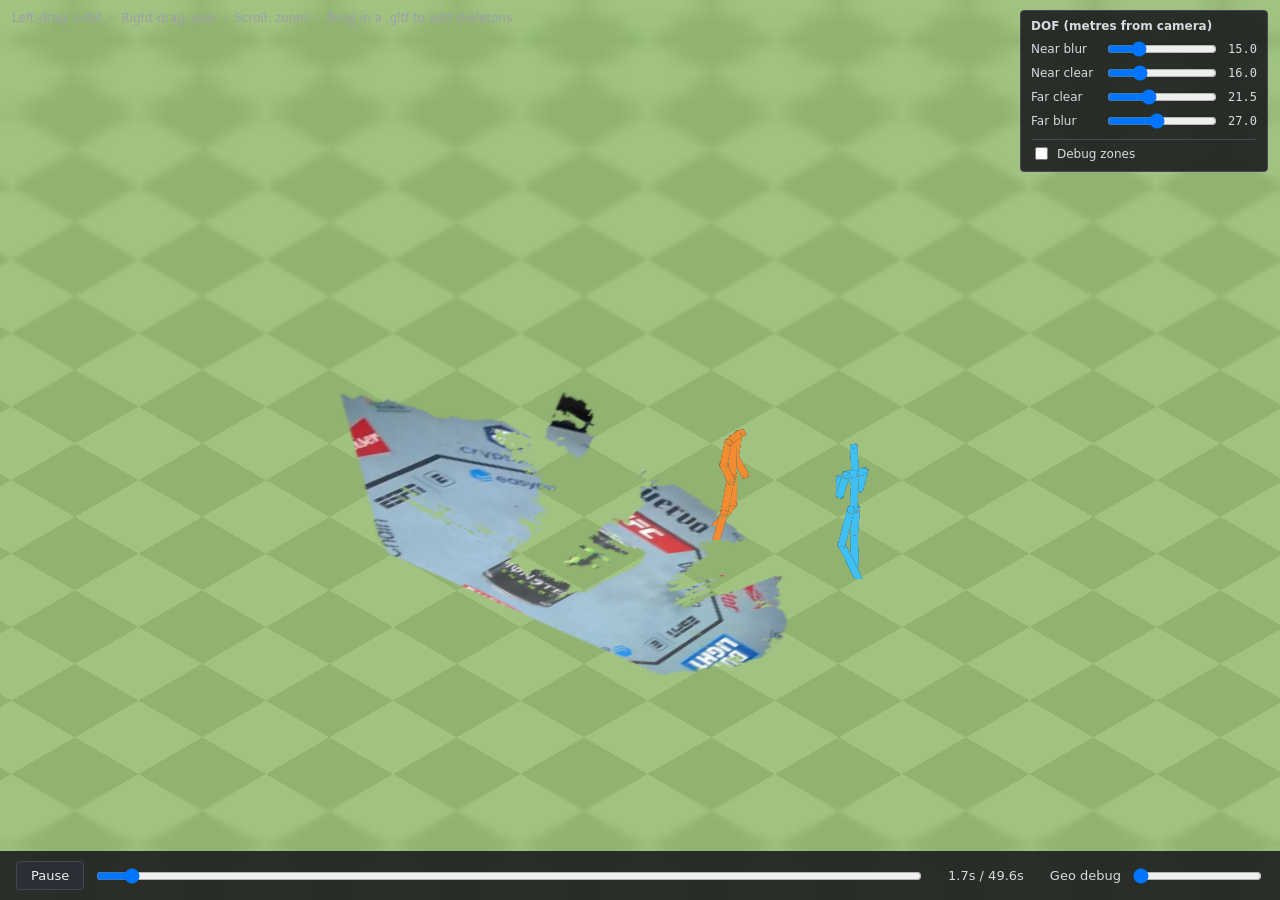
==== PulpTest/index.html @ 4dcf62df "Added test renderer site" ====
<!doctype html>
<html lang="en">
<head>
  <meta charset="utf-8" />
  <title>Isometric WebGL Scene</title>
  <style>
    html, body { margin: 0; height: 100%; overflow: hidden; background: #17181c; }
    canvas { display: block; width: 100%; height: 100%; cursor: grab; }
    canvas:active { cursor: grabbing; }
    #hint {
      position: fixed; left: 12px; top: 10px;
      font: 12px/1.4 system-ui, sans-serif; color: #9aa0aa;
      pointer-events: none; user-select: none;
    }
    #transport {
      position: fixed; left: 0; right: 0; bottom: 0;
      display: flex; align-items: center; gap: 10px;
      padding: 10px 16px; box-sizing: border-box;
      background: rgba(20, 21, 26, 0.85);
      font: 13px system-ui, sans-serif; color: #d7dae0;
    }
    #transport button {
      flex: 0 0 auto;
      background: #2c2e36; color: #eee; border: 1px solid #444753;
      border-radius: 4px; padding: 6px 14px; cursor: pointer; font: inherit;
    }
    #transport button:hover { background: #3a3d48; }
    #timeline { flex: 1 1 auto; }
    #timeLabel { flex: 0 0 auto; min-width: 90px; text-align: right; font-variant-numeric: tabular-nums; }
    #dofPanel {
      position: fixed; right: 12px; top: 10px;
      display: flex; flex-direction: column; gap: 4px;
      padding: 8px 10px; box-sizing: border-box;
      background: rgba(20, 21, 26, 0.85);
      border: 1px solid #444753; border-radius: 4px;
      font: 12px system-ui, sans-serif; color: #d7dae0;
    }
    #dofPanel .dofTitle { font-weight: 600; margin-bottom: 2px; }
    #dofPanel .dofRow { display: flex; align-items: center; gap: 6px; }
    #dofPanel .dofRow label { width: 68px; flex: 0 0 auto; }
    #dofPanel .dofRow input[type="range"] { width: 110px; }
    #dofPanel .dofRow span { width: 32px; text-align: right; font-family: ui-monospace, "SF Mono", Consolas, monospace; font-variant-numeric: tabular-nums; }
    #dofPanel .dofDebugRow { display: flex; align-items: center; gap: 6px; margin-top: 4px; padding-top: 4px; border-top: 1px solid #444753; }
    #dropHint {
      position: fixed; inset: 0;
      display: flex; align-items: center; justify-content: center;
      background: rgba(20, 30, 24, 0.55);
      border: 3px dashed #9bb7;
      font: 20px system-ui, sans-serif; color: #eef2ee;
      opacity: 0; pointer-events: none;
      transition: opacity 0.12s ease;
      z-index: 10;
    }
    #dropHint.visible { opacity: 1; }
  </style>
</head>
<body>
  <canvas id="glcanvas"></canvas>
  <div id="dropHint">Drop a .gltf file to add its skeleton(s)</div>
  <div id="hint">Left-drag: orbit &nbsp;&middot;&nbsp; Right-drag: pan &nbsp;&middot;&nbsp; Scroll: zoom &nbsp;&middot;&nbsp; Drag in a .gltf to add skeletons</div>
  <div id="dofPanel">
    <div class="dofTitle">DOF (metres from camera)</div>
    <div class="dofRow">
      <label for="dofNearBlur">Near blur</label>
      <input id="dofNearBlur" type="range" min="0" max="60" step="0.5" value="10" />
      <span id="dofNearBlurVal">10.0</span>
    </div>
    <div class="dofRow">
      <label for="dofNearClear">Near clear</label>
      <input id="dofNearClear" type="range" min="0" max="60" step="0.5" value="16" />
      <span id="dofNearClearVal">16.0</span>
    </div>
    <div class="dofRow">
      <label for="dofFarClear">Far clear</label>
      <input id="dofFarClear" type="range" min="0" max="60" step="0.5" value="17" />
      <span id="dofFarClearVal">17.0</span>
    </div>
    <div class="dofRow">
      <label for="dofFarBlur">Far blur</label>
      <input id="dofFarBlur" type="range" min="0" max="60" step="0.5" value="26" />
      <span id="dofFarBlurVal">26.0</span>
    </div>
    <div class="dofDebugRow">
      <input id="dofDebugZones" type="checkbox" />
      <label for="dofDebugZones">Debug zones</label>
    </div>
  </div>
  <div id="transport">
    <button id="playBtn">Pause</button>
    <input id="timeline" type="range" min="0" max="1" step="0.01" value="0" />
    <span id="timeLabel">0.0s / 0.0s</span>
    <label for="geoDebugSlider" style="margin-left: 16px;">Geo debug</label>
    <input id="geoDebugSlider" type="range" min="0" max="1" step="0.01" value="0" style="flex: 0 0 120px;" />
  </div>
  <script type="module" src="./main.js"></script>
</body>
</html>
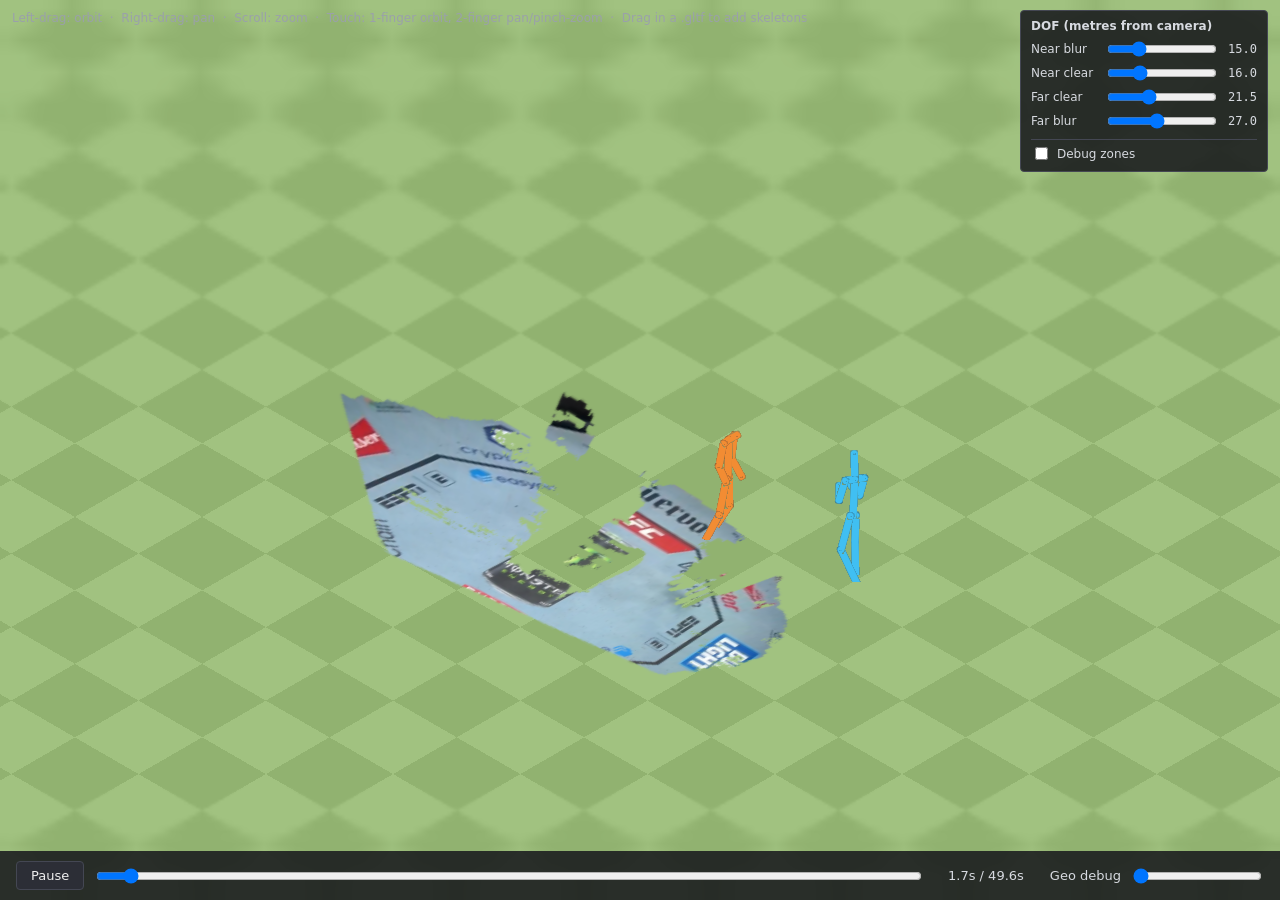
==== commit 687525ac: "Mobile friendly site" ====
--- a/PulpTest/index.html
+++ b/PulpTest/index.html
@@ -2,11 +2,15 @@
 <html lang="en">
 <head>
   <meta charset="utf-8" />
+  <meta name="viewport" content="width=device-width, initial-scale=1, maximum-scale=1, user-scalable=no, viewport-fit=cover" />
   <title>Isometric WebGL Scene</title>
   <style>
     html, body { margin: 0; height: 100%; overflow: hidden; background: #17181c; }
-    canvas { display: block; width: 100%; height: 100%; cursor: grab; }
+    canvas { display: block; width: 100%; height: 100%; cursor: grab; touch-action: none; }
     canvas:active { cursor: grabbing; }
+    input[type="range"] { touch-action: none; }
+    input[type="range"]::-webkit-slider-thumb { width: 20px; height: 20px; }
+    input[type="range"]::-moz-range-thumb { width: 20px; height: 20px; }
     #hint {
       position: fixed; left: 12px; top: 10px;
       font: 12px/1.4 system-ui, sans-serif; color: #9aa0aa;
@@ -52,12 +56,55 @@
       z-index: 10;
     }
     #dropHint.visible { opacity: 1; }
+
+    /* Bigger, touch-friendly controls on phones/tablets. pointer:coarse
+       targets touch input specifically (rather than just narrow screens),
+       so a touch laptop/tablet in a wide window still gets the bump. */
+    @media (pointer: coarse) {
+      #hint { font-size: 14px; top: 8px; left: 10px; }
+
+      #transport {
+        flex-wrap: wrap;
+        row-gap: 10px;
+        padding: 14px 16px;
+        font-size: 16px;
+      }
+      #transport button {
+        padding: 12px 20px;
+        font-size: 16px;
+        min-height: 44px;
+        border-radius: 6px;
+      }
+      #timeline { min-width: 160px; }
+      #timeLabel { min-width: 110px; font-size: 15px; }
+      #geoDebugSlider { flex: 1 1 140px !important; }
+
+      #dofPanel {
+        top: auto; bottom: 74px; right: 8px;
+        padding: 14px 16px;
+        font-size: 15px;
+        gap: 10px;
+        max-width: 260px;
+      }
+      #dofPanel .dofTitle { font-size: 15px; }
+      #dofPanel .dofRow { gap: 10px; }
+      #dofPanel .dofRow label { width: 90px; font-size: 15px; }
+      #dofPanel .dofRow input[type="range"] { width: 130px; }
+      #dofPanel .dofRow span { width: 42px; font-size: 15px; }
+      #dofPanel .dofDebugRow label { font-size: 15px; }
+      #dofPanel input[type="checkbox"] { width: 20px; height: 20px; }
+
+      input[type="range"]::-webkit-slider-thumb { width: 26px; height: 26px; }
+      input[type="range"]::-moz-range-thumb { width: 26px; height: 26px; }
+
+      #dropHint { font-size: 22px; padding: 0 20px; text-align: center; }
+    }
   </style>
 </head>
 <body>
   <canvas id="glcanvas"></canvas>
   <div id="dropHint">Drop a .gltf file to add its skeleton(s)</div>
-  <div id="hint">Left-drag: orbit &nbsp;&middot;&nbsp; Right-drag: pan &nbsp;&middot;&nbsp; Scroll: zoom &nbsp;&middot;&nbsp; Drag in a .gltf to add skeletons</div>
+  <div id="hint">Left-drag: orbit &nbsp;&middot;&nbsp; Right-drag: pan &nbsp;&middot;&nbsp; Scroll: zoom &nbsp;&middot;&nbsp; Touch: 1-finger orbit, 2-finger pan/pinch-zoom &nbsp;&middot;&nbsp; Drag in a .gltf to add skeletons</div>
   <div id="dofPanel">
     <div class="dofTitle">DOF (metres from camera)</div>
     <div class="dofRow">
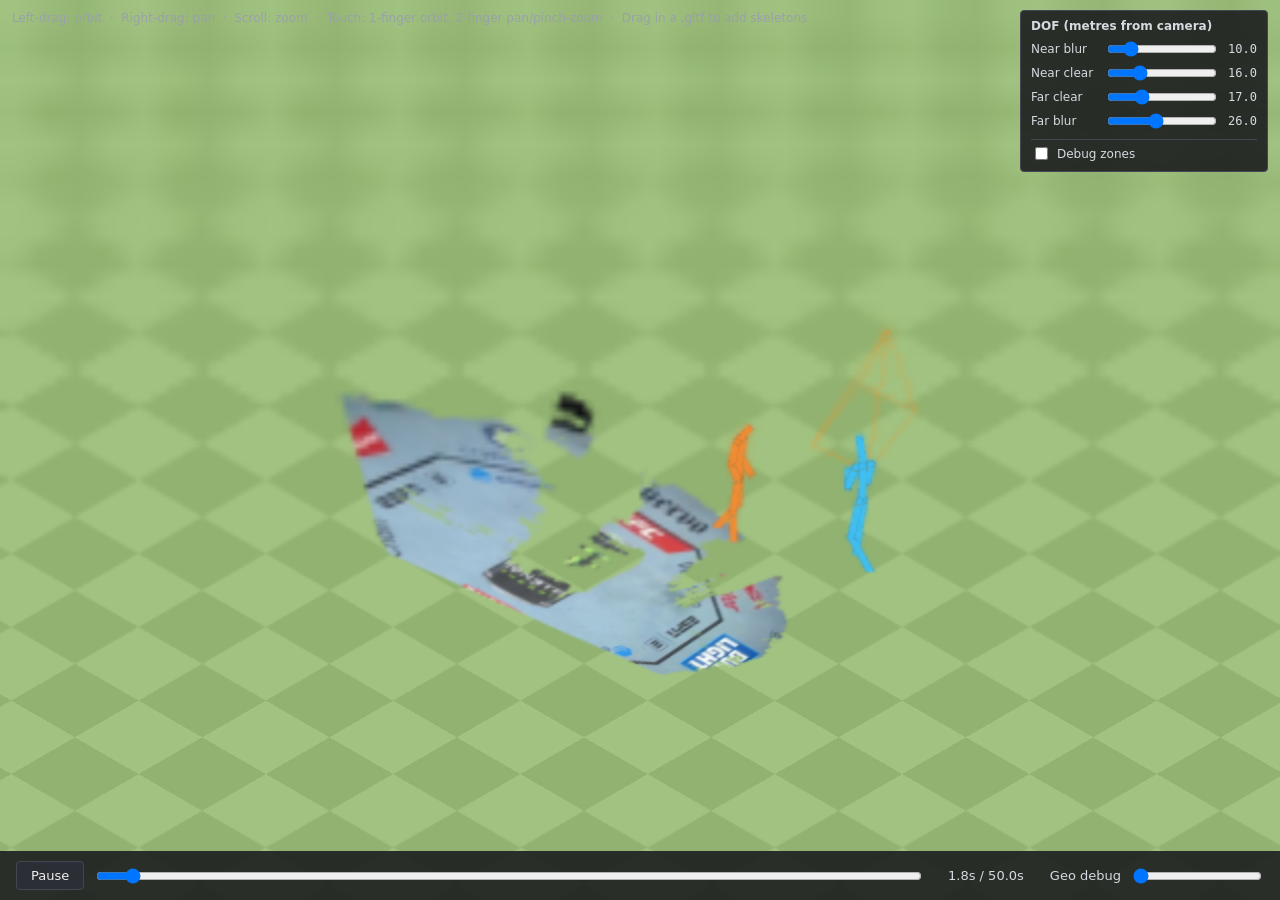
==== commit 1856a759: "Added camera-in-gltf object and fixed mobile controls" ====
--- a/PulpTest/index.html
+++ b/PulpTest/index.html
@@ -57,45 +57,27 @@
     }
     #dropHint.visible { opacity: 1; }
 
-    /* Bigger, touch-friendly controls on phones/tablets. pointer:coarse
-       targets touch input specifically (rather than just narrow screens),
-       so a touch laptop/tablet in a wide window still gets the bump. */
+    /* On touch devices, most of this UI (the DOF panel, play button, geo
+       debug slider, hint text) was covering enough of the screen to eat
+       touch-drag gestures meant for the canvas — so it's hidden here,
+       leaving just the playback timeline + clock, kept small and on one
+       line so they take up as little of the screen as possible. */
     @media (pointer: coarse) {
-      #hint { font-size: 14px; top: 8px; left: 10px; }
+      #hint, #dofPanel, #playBtn, #geoDebugLabel, #geoDebugSlider {
+        display: none;
+      }
 
       #transport {
-        flex-wrap: wrap;
-        row-gap: 10px;
-        padding: 14px 16px;
-        font-size: 16px;
+        flex-wrap: nowrap;
+        gap: 8px;
+        padding: 8px 12px;
+        font-size: 13px;
       }
-      #transport button {
-        padding: 12px 20px;
-        font-size: 16px;
-        min-height: 44px;
-        border-radius: 6px;
-      }
-      #timeline { min-width: 160px; }
-      #timeLabel { min-width: 110px; font-size: 15px; }
-      #geoDebugSlider { flex: 1 1 140px !important; }
+      #timeline { min-width: 0; }
+      #timeLabel { min-width: 0; font-size: 12px; }
 
-      #dofPanel {
-        top: auto; bottom: 74px; right: 8px;
-        padding: 14px 16px;
-        font-size: 15px;
-        gap: 10px;
-        max-width: 260px;
-      }
-      #dofPanel .dofTitle { font-size: 15px; }
-      #dofPanel .dofRow { gap: 10px; }
-      #dofPanel .dofRow label { width: 90px; font-size: 15px; }
-      #dofPanel .dofRow input[type="range"] { width: 130px; }
-      #dofPanel .dofRow span { width: 42px; font-size: 15px; }
-      #dofPanel .dofDebugRow label { font-size: 15px; }
-      #dofPanel input[type="checkbox"] { width: 20px; height: 20px; }
-
-      input[type="range"]::-webkit-slider-thumb { width: 26px; height: 26px; }
-      input[type="range"]::-moz-range-thumb { width: 26px; height: 26px; }
+      input[type="range"]::-webkit-slider-thumb { width: 22px; height: 22px; }
+      input[type="range"]::-moz-range-thumb { width: 22px; height: 22px; }
 
       #dropHint { font-size: 22px; padding: 0 20px; text-align: center; }
     }
@@ -136,7 +118,7 @@
     <button id="playBtn">Pause</button>
     <input id="timeline" type="range" min="0" max="1" step="0.01" value="0" />
     <span id="timeLabel">0.0s / 0.0s</span>
-    <label for="geoDebugSlider" style="margin-left: 16px;">Geo debug</label>
+    <label id="geoDebugLabel" for="geoDebugSlider" style="margin-left: 16px;">Geo debug</label>
     <input id="geoDebugSlider" type="range" min="0" max="1" step="0.01" value="0" style="flex: 0 0 120px;" />
   </div>
   <script type="module" src="./main.js"></script>
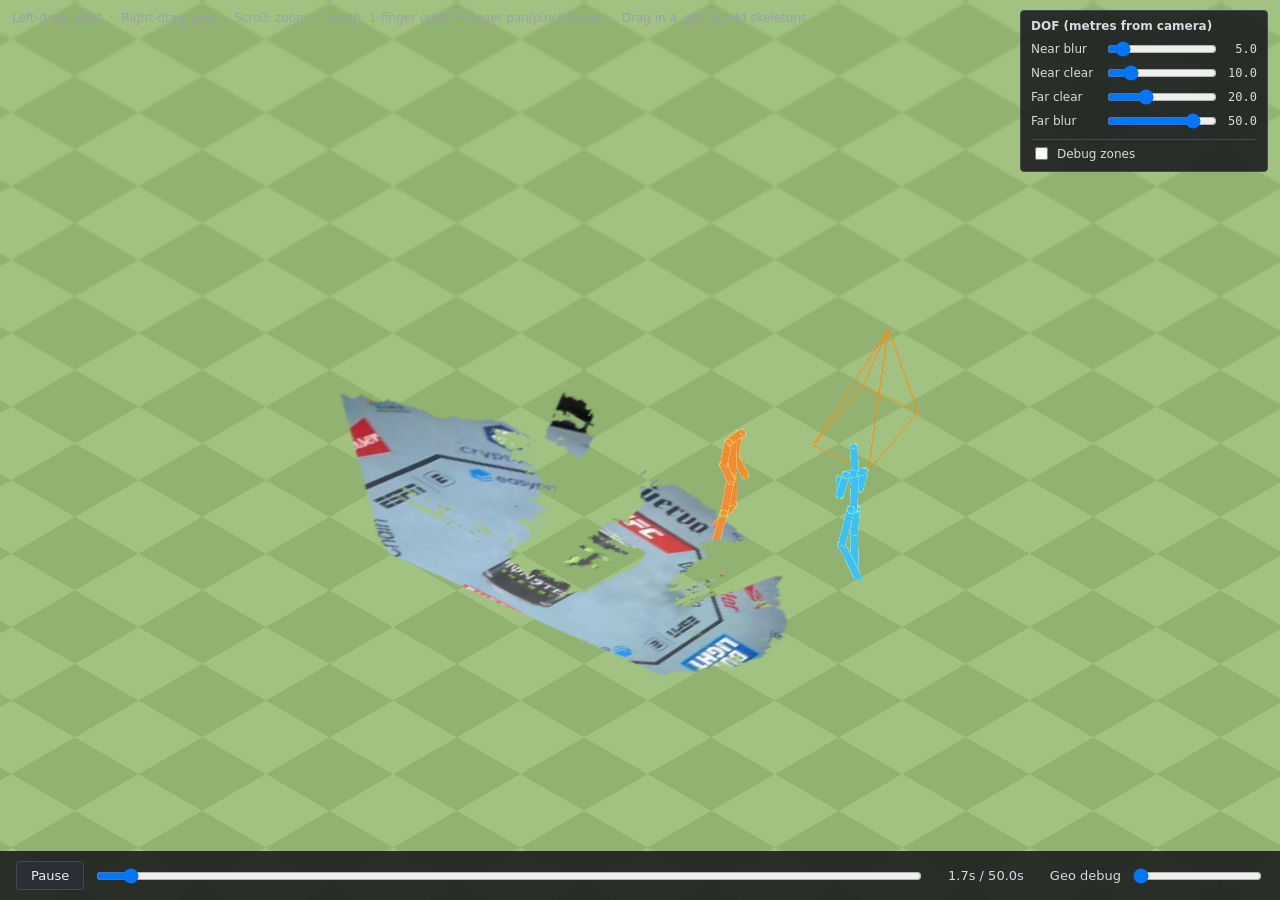
==== commit 44f04a31: "Changed title & body colour" ====
--- a/PulpTest/index.html
+++ b/PulpTest/index.html
@@ -3,9 +3,10 @@
 <head>
   <meta charset="utf-8" />
   <meta name="viewport" content="width=device-width, initial-scale=1, maximum-scale=1, user-scalable=no, viewport-fit=cover" />
-  <title>Isometric WebGL Scene</title>
+  <title>Holosports Demo</title>
   <style>
-    html, body { margin: 0; height: 100%; overflow: hidden; background: #17181c; }
+    html, body { margin: 0; height: 100%; overflow: hidden; }
+    html { background-color: #9b7; } /* same green as the ground checker (config.js GROUND_COLOR_A/B) */
     canvas { display: block; width: 100%; height: 100%; cursor: grab; touch-action: none; }
     canvas:active { cursor: grabbing; }
     input[type="range"] { touch-action: none; }
